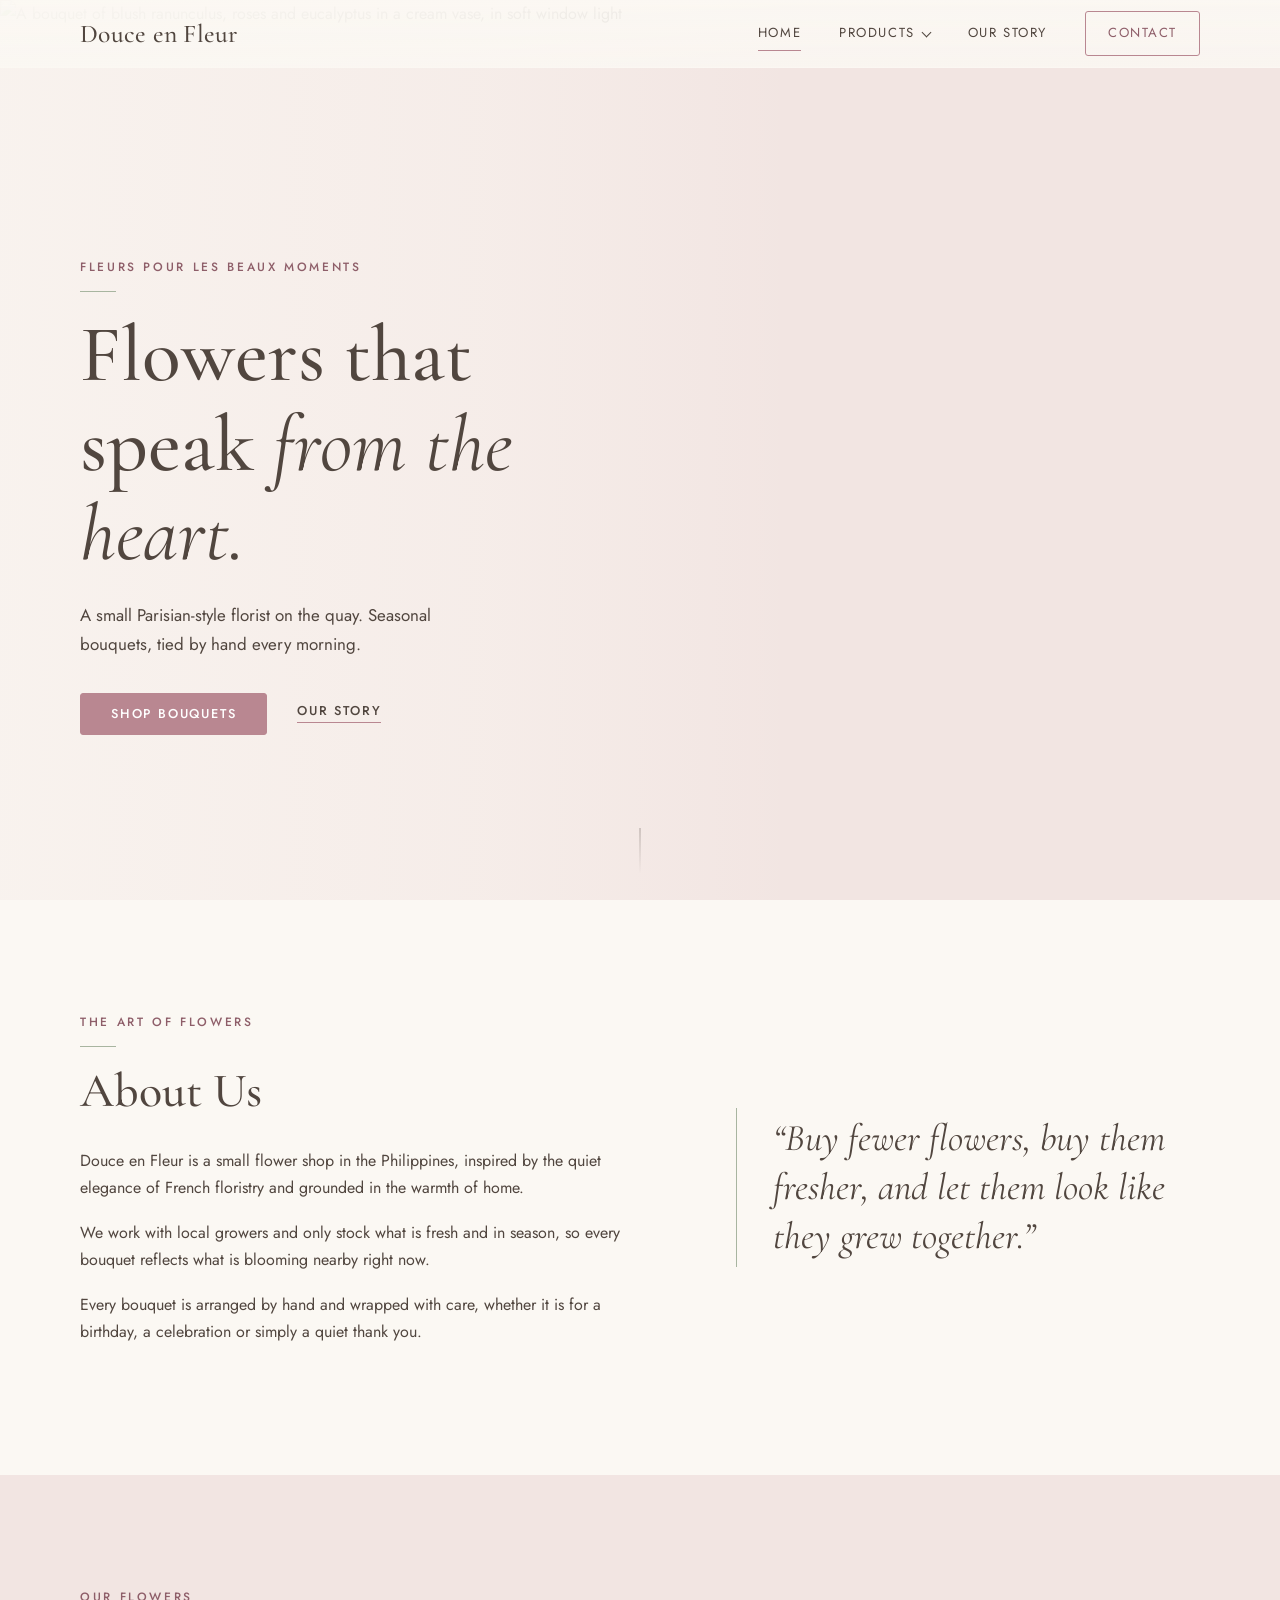
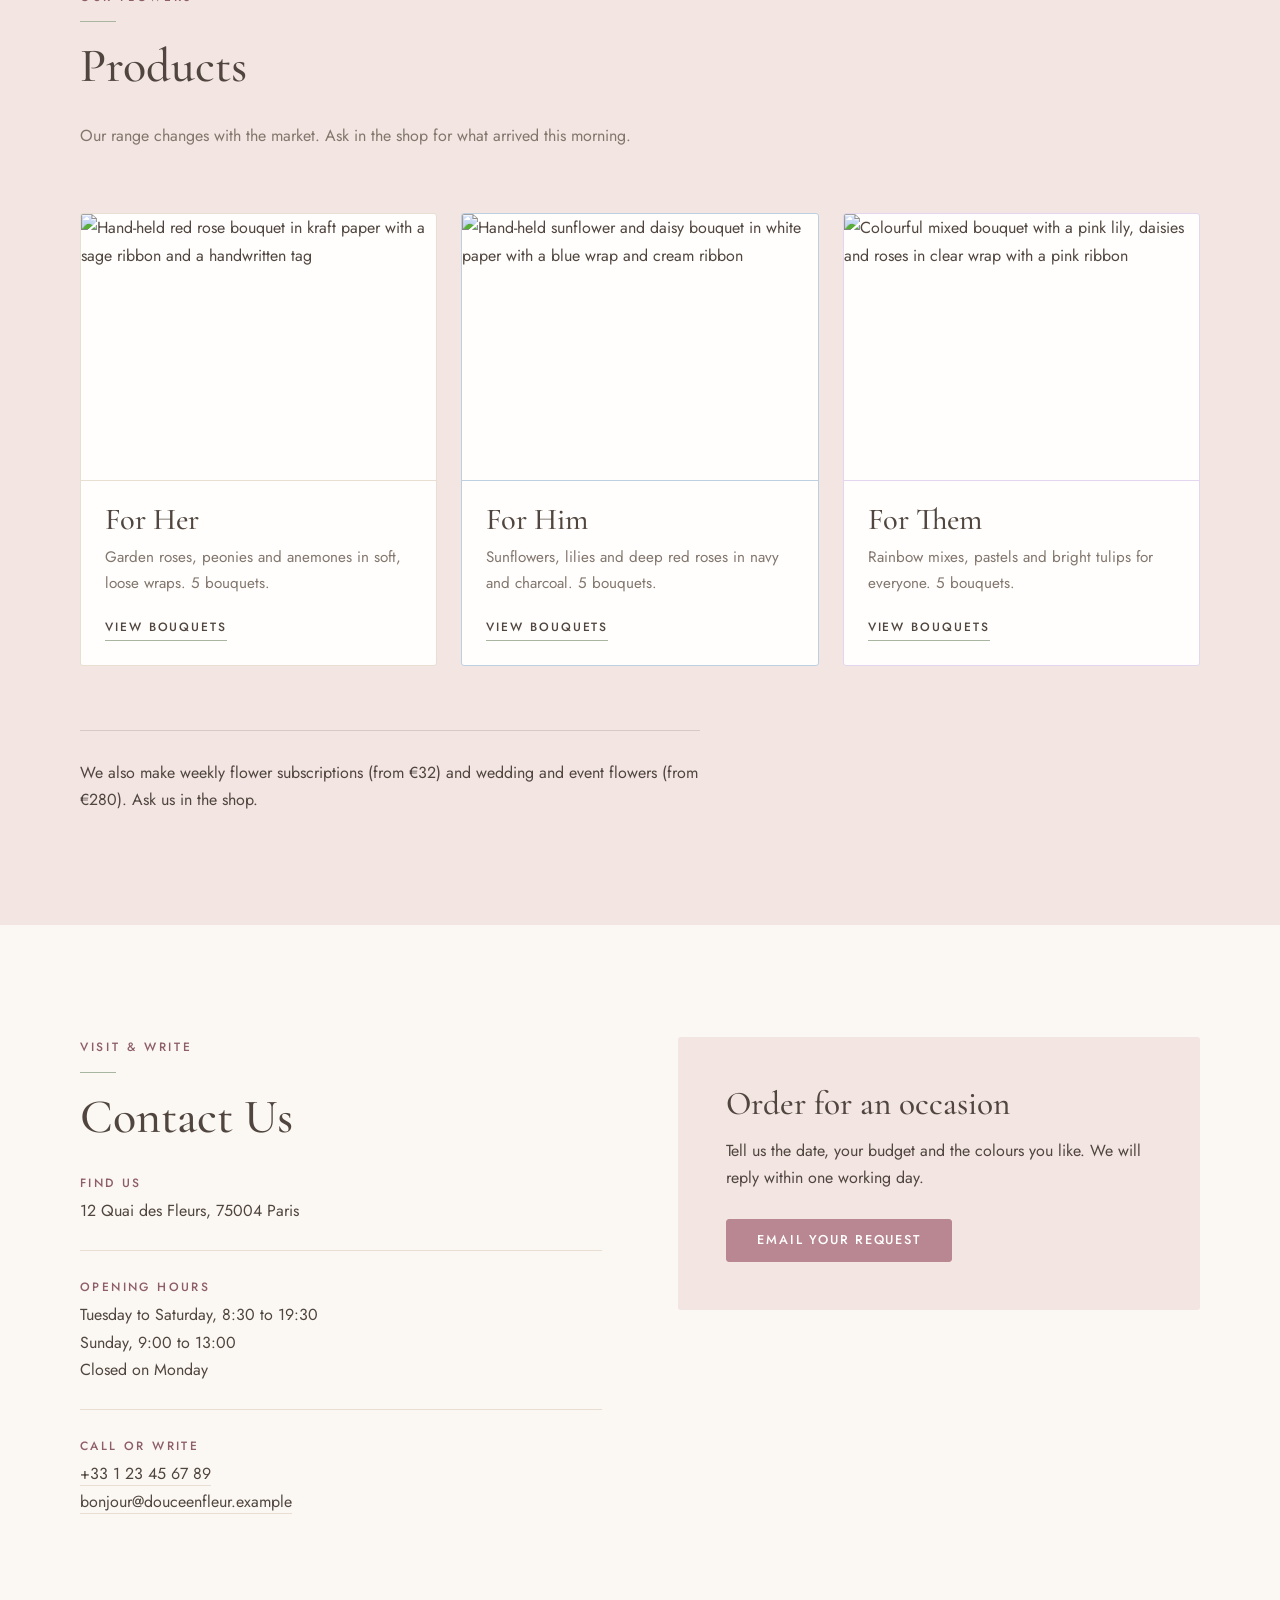
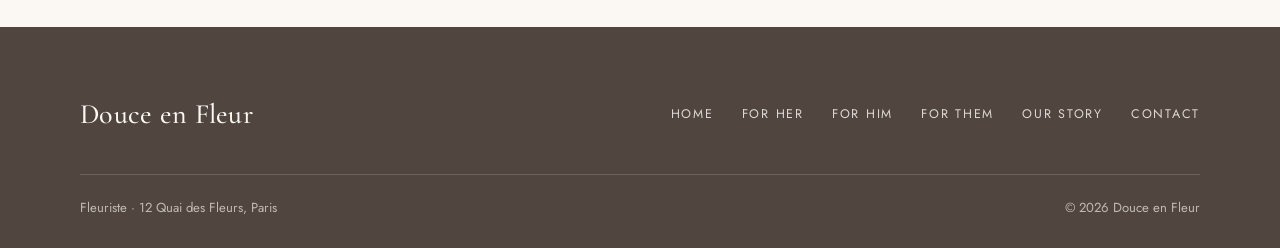
==== index.html @ 6b2533f0 "Add files via upload" ====
<!DOCTYPE html>
<html lang="en">
<head>
<meta charset="utf-8">
<meta name="viewport" content="width=device-width, initial-scale=1">
<title>Douce en Fleur — Fleuriste, Paris</title>
<meta name="description" content="Douce en Fleur is a small Parisian-style florist on the quay. Seasonal bouquets, tied by hand every morning.">
<meta name="color-scheme" content="light">
<link rel="preconnect" href="https://fonts.googleapis.com">
<link rel="preconnect" href="https://fonts.gstatic.com" crossorigin>
<link href="https://fonts.googleapis.com/css2?family=Cormorant+Garamond:ital,wght@0,400;0,500;0,600;1,400;1,500&family=Jost:wght@300;400;500&display=swap" rel="stylesheet">
<link rel="stylesheet" href="styles.css">
</head>
<body>
<header class="nav" id="top-nav">
  <div class="nav-inner">
    <a class="brand" href="#home">Douce en Fleur</a>
    <button class="nav-toggle" type="button" aria-label="Open menu" aria-expanded="false" aria-controls="site-menu"><span></span></button>
    <nav class="nav-links" id="site-menu" aria-label="Main">
      <a href="#home">Home</a>
      <div class="has-sub">
        <button class="sub-toggle" type="button" aria-expanded="false" aria-controls="products-menu">Products <span class="caret" aria-hidden="true"></span></button>
        <ul class="submenu" id="products-menu">
            <li><a href="for-her.html">For Her</a></li>
            <li><a href="for-him.html">For Him</a></li>
            <li><a href="for-them.html">For Them</a></li>
        </ul>
      </div>
      <a href="#about">Our Story</a>
      <a class="nav-cta" href="#contact">Contact</a>
    </nav>
  </div>
</header>

<main>
  <section class="hero" id="home" aria-labelledby="hero-title">
    <img class="hero-img" src="images/hero.jpg" width="1536" height="1024" fetchpriority="high" alt="A bouquet of blush ranunculus, roses and eucalyptus in a cream vase, in soft window light">
    <div class="hero-copy">
      <div class="wrap">
        <div>
          <span class="overline">Fleurs pour les beaux moments</span>
          <h1 id="hero-title">Flowers that speak <em>from the heart.</em></h1>
          <p class="lede">A small Parisian-style florist on the quay. Seasonal bouquets, tied by hand every morning.</p>
          <div class="hero-actions">
            <a class="btn" href="#products">Shop bouquets</a>
            <a class="btn btn--text" href="#about">Our story</a>
          </div>
        </div>
      </div>
    </div>
    <span class="scroll-cue" aria-hidden="true"></span>
  </section>

  <section class="about" id="about" aria-labelledby="about-title">
    <div class="wrap about-grid">
      <div class="about-text">
        <span class="overline">The art of flowers</span>
        <h2 id="about-title">About Us</h2>
        <p>Douce en Fleur is a small flower shop in the Philippines, inspired by the quiet elegance of French floristry and grounded in the warmth of home.</p>
        <p>We work with local growers and only stock what is fresh and in season, so every bouquet reflects what is blooming nearby right now.</p>
        <p>Every bouquet is arranged by hand and wrapped with care, whether it is for a birthday, a celebration or simply a quiet thank you.</p>
      </div>
      <blockquote class="pull">“Buy fewer flowers, buy them fresher, and let them look like they grew together.”</blockquote>
    </div>
  </section>

  <section class="products" id="products" aria-labelledby="products-title">
    <div class="wrap">
      <div class="section-head">
        <span class="overline">Our flowers</span>
        <h2 id="products-title">Products</h2>
        <p>Our range changes with the market. Ask in the shop for what arrived this morning.</p>
      </div>

      <div class="cat-grid">
        <a class="cat cat--her" href="for-her.html">
          <img src="images/rouge-velours.jpg" width="600" height="800" loading="lazy" alt="Hand-held red rose bouquet in kraft paper with a sage ribbon and a handwritten tag">
          <div class="cat-body">
            <h3>For Her</h3>
            <p>Garden roses, peonies and anemones in soft, loose wraps. 5 bouquets.</p>
            <span class="inquire">View bouquets</span>
          </div>
        </a>
        <a class="cat cat--him" href="for-him.html">
          <img src="images/tournesols-du-matin.jpg" width="600" height="750" loading="lazy" alt="Hand-held sunflower and daisy bouquet in white paper with a blue wrap and cream ribbon">
          <div class="cat-body">
            <h3>For Him</h3>
            <p>Sunflowers, lilies and deep red roses in navy and charcoal. 5 bouquets.</p>
            <span class="inquire">View bouquets</span>
          </div>
        </a>
        <a class="cat cat--them" href="for-them.html">
          <img src="images/jardin-arc-en-ciel.jpg" width="600" height="750" loading="lazy" alt="Colourful mixed bouquet with a pink lily, daisies and roses in clear wrap with a pink ribbon">
          <div class="cat-body">
            <h3>For Them</h3>
            <p>Rainbow mixes, pastels and bright tulips for everyone. 5 bouquets.</p>
            <span class="inquire">View bouquets</span>
          </div>
        </a>
      </div>

      <p class="more">We also make weekly flower subscriptions (from €32) and wedding and event flowers (from €280). Ask us in the shop.</p>
    </div>
  </section>

  <section class="contact" id="contact" aria-labelledby="contact-title">
    <div class="wrap contact-grid">
      <div>
        <span class="overline">Visit &amp; write</span>
        <h2 id="contact-title">Contact Us</h2>
        <dl>
          <dt>Find us</dt><dd>12 Quai des Fleurs, 75004 Paris</dd>
          <dt>Opening hours</dt><dd>Tuesday to Saturday, 8:30 to 19:30<br>Sunday, 9:00 to 13:00<br>Closed on Monday</dd>
          <dt>Call or write</dt><dd><a href="tel:+33123456789">+33 1 23 45 67 89</a><br><a href="mailto:bonjour@douceenfleur.example">bonjour@douceenfleur.example</a></dd>
        </dl>
      </div>
      <div class="note">
        <h3>Order for an occasion</h3>
        <p>Tell us the date, your budget and the colours you like. We will reply within one working day.</p>
        <a class="btn" href="mailto:bonjour@douceenfleur.example?subject=Flower%20order">Email your request</a>
      </div>
    </div>
  </section>
</main>

<footer class="site-footer">
  <div class="wrap">
    <div class="footer-top">
      <a class="brand" href="#home">Douce en Fleur</a>
      <nav class="footer-links" aria-label="Footer">
        <a href="#home">Home</a>
        <a href="for-her.html">For Her</a>
        <a href="for-him.html">For Him</a>
        <a href="for-them.html">For Them</a>
        <a href="#about">Our Story</a>
        <a href="#contact">Contact</a>
      </nav>
    </div>
    <div class="footer-bottom">
      <p>Fleuriste · 12 Quai des Fleurs, Paris</p>
      <p>© <span id="year">2026</span> Douce en Fleur</p>
    </div>
  </div>
</footer>

<script src="script.js"></script>
</body>
</html>
---- styles.css ----
:root{
  --ivory:#FBF8F3;
  --white:#FFFEFC;
  --blush:#F2E5E2;
  --rose:#B98791;
  --rose-deep:#8E5E69;   /* darker rose for small text/links on light backgrounds (contrast) */
  --sage:#A8B5A0;
  --charcoal:#51463F;
  --linen:#E8DED1;
  --taupe:#82766D;

  --serif:"Cormorant Garamond",Georgia,"Times New Roman",serif;
  --sans:"Jost",system-ui,-apple-system,"Segoe UI",sans-serif;

  --wrap:1120px;
  --gutter:clamp(20px,5vw,48px);
  --section:clamp(72px,10vw,112px);
  --nav-h:68px;
  --radius:3px;
  --ease:.25s ease;
  color-scheme:light;
}

*,*::before,*::after{box-sizing:border-box}
html{scroll-behavior:smooth;scroll-padding-top:calc(var(--nav-h) + 12px);-webkit-text-size-adjust:100%}
body{
  margin:0;background:var(--ivory);color:var(--charcoal);
  font-family:var(--sans);font-weight:400;font-size:1rem;line-height:1.7;
  overflow-x:hidden;-webkit-font-smoothing:antialiased;
}
img{display:block;max-width:100%}
a{color:inherit}
h1,h2,h3{font-family:var(--serif);font-weight:500;line-height:1.12;margin:0;color:var(--charcoal)}
p{margin:0 0 1.1em}
ul{list-style:none;margin:0;padding:0}

:focus-visible{outline:2px solid var(--rose-deep);outline-offset:3px;border-radius:2px}

.wrap{max-width:calc(var(--wrap) + var(--gutter)*2);margin:0 auto;padding:0 var(--gutter)}
.overline{
  display:block;margin:0 0 18px;font-size:.75rem;font-weight:500;
  letter-spacing:.22em;text-transform:uppercase;color:var(--rose-deep);
}
.overline::after{content:"";display:block;width:36px;height:1px;background:var(--sage);margin-top:14px}
h2{font-size:clamp(2.1rem,4.2vw,3rem);margin-bottom:28px}

/* Buttons */
.btn{
  display:inline-block;padding:14px 30px;border-radius:var(--radius);
  font:500 .8rem/1 var(--sans);letter-spacing:.14em;text-transform:uppercase;text-decoration:none;
  border:1px solid var(--rose);background:var(--rose);color:#fff;
  transition:background var(--ease),color var(--ease),border-color var(--ease);
}
.btn:hover{background:var(--rose-deep);border-color:var(--rose-deep)}
.btn--text{
  padding:0 0 4px;border:0;border-bottom:1px solid var(--rose);background:none;color:var(--charcoal);border-radius:0;
}
.btn--text:hover{background:none;color:var(--rose-deep);border-color:var(--rose-deep)}

/* Navigation */
.nav{
  position:fixed;inset:0 0 auto 0;z-index:50;height:var(--nav-h);
  background:linear-gradient(to bottom,rgba(251,248,243,.94),rgba(251,248,243,.82));
  border-bottom:1px solid transparent;
  transition:background var(--ease),border-color var(--ease),box-shadow var(--ease);
}
.nav.is-scrolled,.nav.is-open{
  background:var(--ivory);border-bottom-color:var(--linen);box-shadow:0 1px 14px rgba(81,70,63,.06);
}
.nav-inner{
  max-width:calc(var(--wrap) + var(--gutter)*2);height:100%;margin:0 auto;padding:0 var(--gutter);
  display:flex;align-items:center;justify-content:space-between;
}
.brand{font-family:var(--serif);font-size:1.6rem;font-weight:500;letter-spacing:.01em;text-decoration:none;white-space:nowrap}
.nav-links{display:flex;align-items:center;gap:clamp(20px,3vw,38px)}
.nav-links a{
  position:relative;display:inline-block;padding:6px 0;text-decoration:none;
  font-size:.82rem;font-weight:400;letter-spacing:.12em;text-transform:uppercase;color:var(--charcoal);
}
.nav-links a:not(.nav-cta)::after{
  content:"";position:absolute;left:0;right:0;bottom:0;height:1px;background:var(--rose);
  transform:scaleX(0);transform-origin:left;transition:transform var(--ease);
}
.nav-links a:not(.nav-cta):hover::after,
.nav-links a[aria-current="true"]:not(.nav-cta)::after{transform:scaleX(1)}
.nav-links a.nav-cta{
  padding:10px 22px;border:1px solid var(--rose);border-radius:var(--radius);color:var(--rose-deep);
  transition:background var(--ease),color var(--ease);
}
.nav-links a.nav-cta:hover,.nav-links a.nav-cta[aria-current="true"]{background:var(--rose);color:#fff}

.nav-toggle{
  display:none;width:44px;height:44px;margin-right:-10px;padding:0;
  background:none;border:0;cursor:pointer;color:var(--charcoal);
}
.nav-toggle span,.nav-toggle span::before,.nav-toggle span::after{
  display:block;width:22px;height:1.5px;background:currentColor;margin:0 auto;position:relative;
  transition:transform var(--ease),background var(--ease);
}
.nav-toggle span::before,.nav-toggle span::after{content:"";position:absolute;left:0}
.nav-toggle span::before{top:-7px}
.nav-toggle span::after{top:7px}
.nav-toggle[aria-expanded="true"] span{background:transparent}
.nav-toggle[aria-expanded="true"] span::before{transform:translateY(7px) rotate(45deg)}
.nav-toggle[aria-expanded="true"] span::after{transform:translateY(-7px) rotate(-45deg)}

/* Hero */
.hero{position:relative;min-height:100vh;min-height:100svh;display:flex;align-items:center;overflow:hidden;background:var(--blush)}
.hero-img{position:absolute;inset:0;width:100%;height:100%;object-fit:cover;object-position:50% 50%}
.hero::before{
  content:"";position:absolute;inset:0;z-index:1;
  background:linear-gradient(90deg,rgba(251,248,243,.7) 0%,rgba(251,248,243,.4) 38%,rgba(251,248,243,0) 62%);
}
.hero-copy{position:relative;z-index:2;width:100%;padding-top:calc(var(--nav-h) + 24px)}
.hero-copy .wrap>div{max-width:520px}
.hero h1{font-size:clamp(2.9rem,6.4vw,5rem);font-weight:500;margin-bottom:22px}
.hero h1 em{font-style:italic;font-weight:400}
.hero p.lede{font-size:1.06rem;max-width:42ch;margin-bottom:34px}
.hero-actions{display:flex;flex-wrap:wrap;align-items:center;gap:20px 30px}
.scroll-cue{
  position:absolute;z-index:2;left:50%;bottom:26px;transform:translateX(-50%);
  width:1px;height:46px;background:linear-gradient(var(--charcoal),transparent);opacity:.45;
}

/* About */
.about{padding:var(--section) 0;background:var(--ivory)}
.about-grid{display:grid;grid-template-columns:1.1fr .9fr;gap:clamp(40px,7vw,96px);align-items:center}
.about-text p{max-width:56ch}
.pull{
  margin:0;padding:6px 0 6px clamp(22px,3vw,36px);border-left:1px solid var(--sage);
  font-family:var(--serif);font-style:italic;font-weight:400;
  font-size:clamp(1.7rem,3vw,2.35rem);line-height:1.3;color:var(--charcoal);
}

/* Products */
.products{padding:var(--section) 0;background:var(--blush)}
.section-head{max-width:600px;margin-bottom:clamp(40px,6vw,64px)}
.section-head p{color:var(--taupe);margin:0}
.group{margin-top:clamp(40px,5vw,60px)}
.group:first-of-type{margin-top:0}
.group-title{
  display:flex;align-items:center;gap:20px;margin-bottom:24px;
  font-size:1.05rem;font-family:var(--sans);font-weight:500;letter-spacing:.2em;text-transform:uppercase;color:var(--taupe);
}
.group-title::after{content:"";flex:1;height:1px;background:var(--linen);background:rgba(130,118,109,.25)}
.card-grid{display:grid;grid-template-columns:repeat(3,1fr);gap:24px}
.card{
  display:flex;flex-direction:column;padding:28px 26px 24px;
  background:var(--white);border:1px solid var(--linen);border-radius:var(--radius);
  transition:border-color var(--ease),transform var(--ease);
}
.card:hover{border-color:var(--rose);transform:translateY(-2px)}
.card--photo{padding:0;overflow:hidden}
.card--photo img{width:100%;height:auto;aspect-ratio:4/5;object-fit:cover;border-bottom:1px solid var(--linen)}
.card-body{display:flex;flex-direction:column;flex:1;padding:22px 24px 24px}
.gallery{grid-template-columns:repeat(6,1fr)}
.gallery .card{grid-column:span 2}
.gallery .card:nth-child(4){grid-column:2 / span 2}
.card-top{display:flex;justify-content:space-between;align-items:baseline;gap:16px;margin-bottom:10px}
.card h4{margin:0;font-family:var(--serif);font-size:1.5rem;font-weight:500;line-height:1.2}
.price{font-family:var(--serif);font-size:1.35rem;font-weight:500;color:var(--rose-deep);white-space:nowrap}
.card p{flex:1;margin:0 0 20px;font-size:.95rem;color:var(--taupe)}
.inquire{
  align-self:flex-start;padding-bottom:3px;border-bottom:1px solid var(--sage);
  font-size:.75rem;font-weight:500;letter-spacing:.16em;text-transform:uppercase;text-decoration:none;color:var(--charcoal);
  transition:color var(--ease),border-color var(--ease);
}
.inquire:hover{color:var(--rose-deep);border-color:var(--rose-deep)}
.more{margin:clamp(40px,5vw,64px) 0 0;padding-top:28px;border-top:1px solid rgba(130,118,109,.25);max-width:62ch}


/* Contact */
.contact{padding:var(--section) 0;background:var(--ivory)}
.contact-grid{display:grid;grid-template-columns:1fr 1fr;gap:clamp(40px,6vw,88px);align-items:start}
dl{margin:0}
dt{margin:0 0 4px;font-size:.75rem;font-weight:500;letter-spacing:.2em;text-transform:uppercase;color:var(--rose-deep)}
dd{margin:0 0 26px;padding-bottom:26px;border-bottom:1px solid var(--linen)}
dd:last-child{margin-bottom:0;padding-bottom:0;border-bottom:0}
dd a{text-decoration:none;border-bottom:1px solid var(--linen);transition:border-color var(--ease),color var(--ease)}
dd a:hover{color:var(--rose-deep);border-color:var(--rose)}
.note{padding:clamp(28px,4vw,48px);background:var(--blush);border-radius:var(--radius)}
.note h3{font-size:clamp(1.7rem,2.6vw,2.1rem);margin-bottom:14px}
.note p{margin-bottom:28px}

/* Footer */
.site-footer{background:var(--charcoal);color:var(--ivory);padding:clamp(44px,6vw,64px) 0 28px}
.footer-top{display:flex;flex-wrap:wrap;justify-content:space-between;align-items:center;gap:24px}
.site-footer .brand{font-size:1.75rem;color:var(--ivory)}
.footer-links{display:flex;flex-wrap:wrap;gap:8px 28px}
.footer-links a{
  font-size:.78rem;letter-spacing:.14em;text-transform:uppercase;text-decoration:none;color:rgba(251,248,243,.82);
  transition:color var(--ease);
}
.footer-links a:hover{color:var(--sage)}
.footer-bottom{
  display:flex;flex-wrap:wrap;justify-content:space-between;gap:8px 24px;margin-top:36px;padding-top:22px;
  border-top:1px solid rgba(251,248,243,.16);font-size:.82rem;color:rgba(251,248,243,.65)
}
.footer-bottom p{margin:0}
.site-footer :focus-visible{outline-color:var(--sage)}

/* Responsive */
@media (max-width:1024px){
  .card-grid,.gallery{grid-template-columns:repeat(2,1fr)}
  .gallery .card,.gallery .card:nth-child(4){grid-column:auto}
}
@media (max-width:860px){
  :root{--nav-h:60px}
  .nav-toggle{display:block}
  .nav-links{
    position:absolute;top:100%;left:0;right:0;flex-direction:column;align-items:stretch;gap:0;
    padding:8px var(--gutter) 22px;background:var(--ivory);border-bottom:1px solid var(--linen);
    box-shadow:0 12px 24px rgba(81,70,63,.08);
    max-height:calc(100vh - var(--nav-h));max-height:calc(100dvh - var(--nav-h));overflow-y:auto;
    visibility:hidden;opacity:0;transform:translateY(-6px);
    transition:opacity var(--ease),transform var(--ease),visibility 0s linear .25s;
  }
  .nav.is-open .nav-links{visibility:visible;opacity:1;transform:none;transition-delay:0s}
  .nav-links a{padding:16px 0;border-bottom:1px solid var(--linen);font-size:.85rem}
  .nav-links a:not(.nav-cta)::after{display:none}
  .nav-links a[aria-current="true"]:not(.nav-cta){color:var(--rose-deep)}
  .nav-links a.nav-cta{margin-top:18px;padding:14px 22px;text-align:center}
  .about-grid,.contact-grid{grid-template-columns:1fr}
  .pull{margin-top:8px}
}
@media (max-width:640px){
  .card-grid,.gallery{grid-template-columns:1fr}
  .hero{align-items:flex-end}
  .hero-img{object-position:72% 50%}
  .hero::before{background:linear-gradient(0deg,rgba(251,248,243,.94) 0%,rgba(251,248,243,.82) 48%,rgba(251,248,243,0) 85%)}
  .hero-copy{padding-bottom:48px}
  .hero h1{font-size:2.5rem;margin-bottom:16px}
  .hero p.lede{margin-bottom:26px}
  .hero .overline{margin-bottom:12px}
  .scroll-cue{display:none}
  .footer-top,.footer-bottom{flex-direction:column;align-items:flex-start}
}

@media (prefers-reduced-motion:reduce){
  html{scroll-behavior:auto}
  *,*::before,*::after{transition-duration:.01ms!important;animation-duration:.01ms!important}
  .card:hover{transform:none}
}

/* ---------- Multi-page additions ---------- */
/* Products dropdown */
.has-sub{position:relative}
.sub-toggle{
  position:relative;display:inline-flex;align-items:center;gap:8px;padding:6px 0;margin:0;background:none;border:0;cursor:pointer;
  font:400 .82rem/inherit var(--sans);font-size:.82rem;letter-spacing:.12em;text-transform:uppercase;color:var(--charcoal);
}
.sub-toggle::before{
  content:"";position:absolute;left:0;right:18px;bottom:0;height:1px;background:var(--rose);
  transform:scaleX(0);transform-origin:left;transition:transform var(--ease);
}
.sub-toggle:hover::before,.sub-toggle[aria-current]::before{transform:scaleX(1)}
.sub-toggle .caret{
  width:7px;height:7px;margin-top:-3px;border-right:1.5px solid currentColor;border-bottom:1.5px solid currentColor;
  transform:rotate(45deg);transition:transform var(--ease);
}
.sub-toggle[aria-expanded="true"] .caret{transform:rotate(225deg);margin-top:3px}
.submenu{
  position:absolute;top:calc(100% + 14px);left:-22px;min-width:190px;padding:10px 22px;
  background:var(--ivory);border:1px solid var(--linen);border-radius:var(--radius);box-shadow:0 12px 28px rgba(81,70,63,.1);
  visibility:hidden;opacity:0;transform:translateY(-6px);
  transition:opacity var(--ease),transform var(--ease),visibility 0s linear .25s;
}
.has-sub.is-open .submenu{visibility:visible;opacity:1;transform:none;transition-delay:0s}
.submenu a{display:block;padding:11px 0;white-space:nowrap}
.submenu li+li a{border-top:1px solid var(--linen)}
.submenu a::after{display:none!important}
.submenu a:hover,.submenu a[aria-current]{color:var(--rose-deep)}

/* Home: category tiles */
.cat-grid{display:grid;grid-template-columns:repeat(3,1fr);gap:24px}
.cat{
  display:flex;flex-direction:column;text-decoration:none;overflow:hidden;
  background:var(--white);border:1px solid var(--linen);border-radius:var(--radius);
  transition:border-color var(--ease),transform var(--ease);
}
.cat:hover{border-color:var(--rose);transform:translateY(-2px)}
.cat img{width:100%;height:auto;aspect-ratio:4/3;object-fit:cover;border-bottom:1px solid var(--linen)}
.cat-body{display:flex;flex-direction:column;flex:1;padding:22px 24px 24px}
.cat h3{font-size:1.9rem;margin-bottom:8px}
.cat p{flex:1;margin:0 0 20px;font-size:.95rem;color:var(--taupe)}
.cat .inquire{align-self:flex-start}
.cat:hover .inquire{color:var(--rose-deep);border-color:var(--rose-deep)}
.cat--him{border-color:#BCD0E2}.cat--him:hover{border-color:#5E85AB}.cat--him img{border-bottom-color:#BCD0E2}
.cat--them{border-color:#E3D6EE}.cat--them:hover{border-color:#9B7FC0}.cat--them img{border-bottom-color:#E3D6EE}

/* Category pages */
.page{padding:calc(var(--nav-h) + var(--section) * .55) 0 var(--section);background:var(--blush);min-height:80vh}
.page h1{font-size:clamp(2.6rem,5.2vw,4rem);margin-bottom:20px}
.page .section-head{margin-bottom:clamp(32px,5vw,52px)}
.crumbs{margin:0 0 26px;font-size:.78rem;letter-spacing:.14em;text-transform:uppercase;color:var(--taupe)}
.crumbs a{text-decoration:none;border-bottom:1px solid transparent;transition:color var(--ease),border-color var(--ease)}
.crumbs a:hover{color:var(--rose-deep);border-color:var(--rose-deep)}
.crumbs span{margin:0 8px}
.page .gallery--4 .card:nth-child(4){grid-column:3 / span 2}
.page .more{max-width:none}
.siblings{display:flex;flex-wrap:wrap;align-items:center;gap:10px 28px;margin-top:22px}
.siblings span{font-size:.75rem;font-weight:500;letter-spacing:.2em;text-transform:uppercase;color:var(--taupe)}

/* Page themes */
.theme-him{background:#D9E6F2}
.theme-him .overline{color:#3F5C78}
.theme-him .card{border-color:#BCD0E2}
.theme-him .card:hover{border-color:#5E85AB}
.theme-him .card--photo img{border-bottom-color:#BCD0E2}
.theme-him .price{color:#2F4B68}
.theme-him .inquire{border-bottom-color:#7FA2C4}
.theme-him .inquire:hover,.theme-him .crumbs a:hover{color:#2F4B68;border-color:#2F4B68}
.theme-him .more{border-top-color:rgba(63,92,120,.3)}

.theme-them{background:linear-gradient(115deg,#FADADD 0%,#FDE8C8 18%,#FFF6C9 34%,#D7F0D9 50%,#CFEAF7 66%,#DCD3F5 84%,#F5D3EC 100%)}
.theme-them .overline{color:#5B4A72}
.theme-them .card{border-color:#E3D6EE;background:rgba(255,255,255,.92)}
.theme-them .card:hover{border-color:#9B7FC0}
.theme-them .card--photo img{border-bottom-color:#E3D6EE}
.theme-them .price{color:#6B4A8E}
.theme-them .inquire{border-bottom-color:#B79BD6}
.theme-them .inquire:hover,.theme-them .crumbs a:hover{color:#6B4A8E;border-color:#6B4A8E}
.theme-them .more{border-top-color:rgba(91,74,114,.3)}

@media (max-width:1024px){
  .cat-grid{grid-template-columns:repeat(2,1fr)}
  .page .gallery--4 .card:nth-child(4){grid-column:auto}
}
@media (max-width:860px){
  .has-sub{border-bottom:1px solid var(--linen)}
  .sub-toggle{width:100%;justify-content:space-between;padding:16px 0;font-size:.85rem}
  .sub-toggle::before{display:none}
  .sub-toggle[aria-current]{color:var(--rose-deep)}
  .submenu{
    position:static;min-width:0;padding:0 0 8px 16px;border:0;box-shadow:none;background:none;
    display:none;visibility:visible;opacity:1;transform:none;
  }
  .has-sub.is-open .submenu{display:block}
  .submenu a{padding:13px 0;border-bottom:0!important;border-top:0}
  .submenu li+li a{border-top:1px solid var(--linen)}
  .nav-links .has-sub .submenu a{border-bottom:0}
}
@media (max-width:640px){
  .cat-grid{grid-template-columns:1fr}
}

/* Flower cursor (mouse only; touch devices ignore it) */
@media (hover:hover) and (pointer:fine){
  html,body{cursor:url("data:image/svg+xml,%3Csvg xmlns=%22http://www.w3.org/2000/svg%22 width=%2232%22 height=%2232%22 viewBox=%220 0 32 32%22%3E%3Cellipse cx=%2216%22 cy=%229%22 rx=%224.2%22 ry=%226.2%22 fill=%22%23F2C9D0%22 fill-opacity=%22.92%22 stroke=%22%238E5E69%22 stroke-width=%22.8%22 transform=%22rotate(0 16 16)%22/%3E%3Cellipse cx=%2216%22 cy=%229%22 rx=%224.2%22 ry=%226.2%22 fill=%22%23F2C9D0%22 fill-opacity=%22.92%22 stroke=%22%238E5E69%22 stroke-width=%22.8%22 transform=%22rotate(72 16 16)%22/%3E%3Cellipse cx=%2216%22 cy=%229%22 rx=%224.2%22 ry=%226.2%22 fill=%22%23F2C9D0%22 fill-opacity=%22.92%22 stroke=%22%238E5E69%22 stroke-width=%22.8%22 transform=%22rotate(144 16 16)%22/%3E%3Cellipse cx=%2216%22 cy=%229%22 rx=%224.2%22 ry=%226.2%22 fill=%22%23F2C9D0%22 fill-opacity=%22.92%22 stroke=%22%238E5E69%22 stroke-width=%22.8%22 transform=%22rotate(216 16 16)%22/%3E%3Cellipse cx=%2216%22 cy=%229%22 rx=%224.2%22 ry=%226.2%22 fill=%22%23F2C9D0%22 fill-opacity=%22.92%22 stroke=%22%238E5E69%22 stroke-width=%22.8%22 transform=%22rotate(288 16 16)%22/%3E%3Ccircle cx=%2216%22 cy=%2216%22 r=%223.2%22 fill=%22%23F5E6A8%22 stroke=%22%238E5E69%22 stroke-width=%22.8%22/%3E%3C/svg%3E") 16 16,auto}
  a,button,.btn,.card,.cat,summary,[role="button"]{cursor:url("data:image/svg+xml,%3Csvg xmlns=%22http://www.w3.org/2000/svg%22 width=%2232%22 height=%2232%22 viewBox=%220 0 32 32%22%3E%3Cellipse cx=%2216%22 cy=%229%22 rx=%224.2%22 ry=%226.2%22 fill=%22%23D98B9B%22 fill-opacity=%22.92%22 stroke=%22%238E5E69%22 stroke-width=%22.8%22 transform=%22rotate(0 16 16)%22/%3E%3Cellipse cx=%2216%22 cy=%229%22 rx=%224.2%22 ry=%226.2%22 fill=%22%23D98B9B%22 fill-opacity=%22.92%22 stroke=%22%238E5E69%22 stroke-width=%22.8%22 transform=%22rotate(72 16 16)%22/%3E%3Cellipse cx=%2216%22 cy=%229%22 rx=%224.2%22 ry=%226.2%22 fill=%22%23D98B9B%22 fill-opacity=%22.92%22 stroke=%22%238E5E69%22 stroke-width=%22.8%22 transform=%22rotate(144 16 16)%22/%3E%3Cellipse cx=%2216%22 cy=%229%22 rx=%224.2%22 ry=%226.2%22 fill=%22%23D98B9B%22 fill-opacity=%22.92%22 stroke=%22%238E5E69%22 stroke-width=%22.8%22 transform=%22rotate(216 16 16)%22/%3E%3Cellipse cx=%2216%22 cy=%229%22 rx=%224.2%22 ry=%226.2%22 fill=%22%23D98B9B%22 fill-opacity=%22.92%22 stroke=%22%238E5E69%22 stroke-width=%22.8%22 transform=%22rotate(288 16 16)%22/%3E%3Ccircle cx=%2216%22 cy=%2216%22 r=%224.2%22 fill=%22%23FFF2B8%22 stroke=%22%238E5E69%22 stroke-width=%22.8%22/%3E%3C/svg%3E") 16 16,pointer}
}
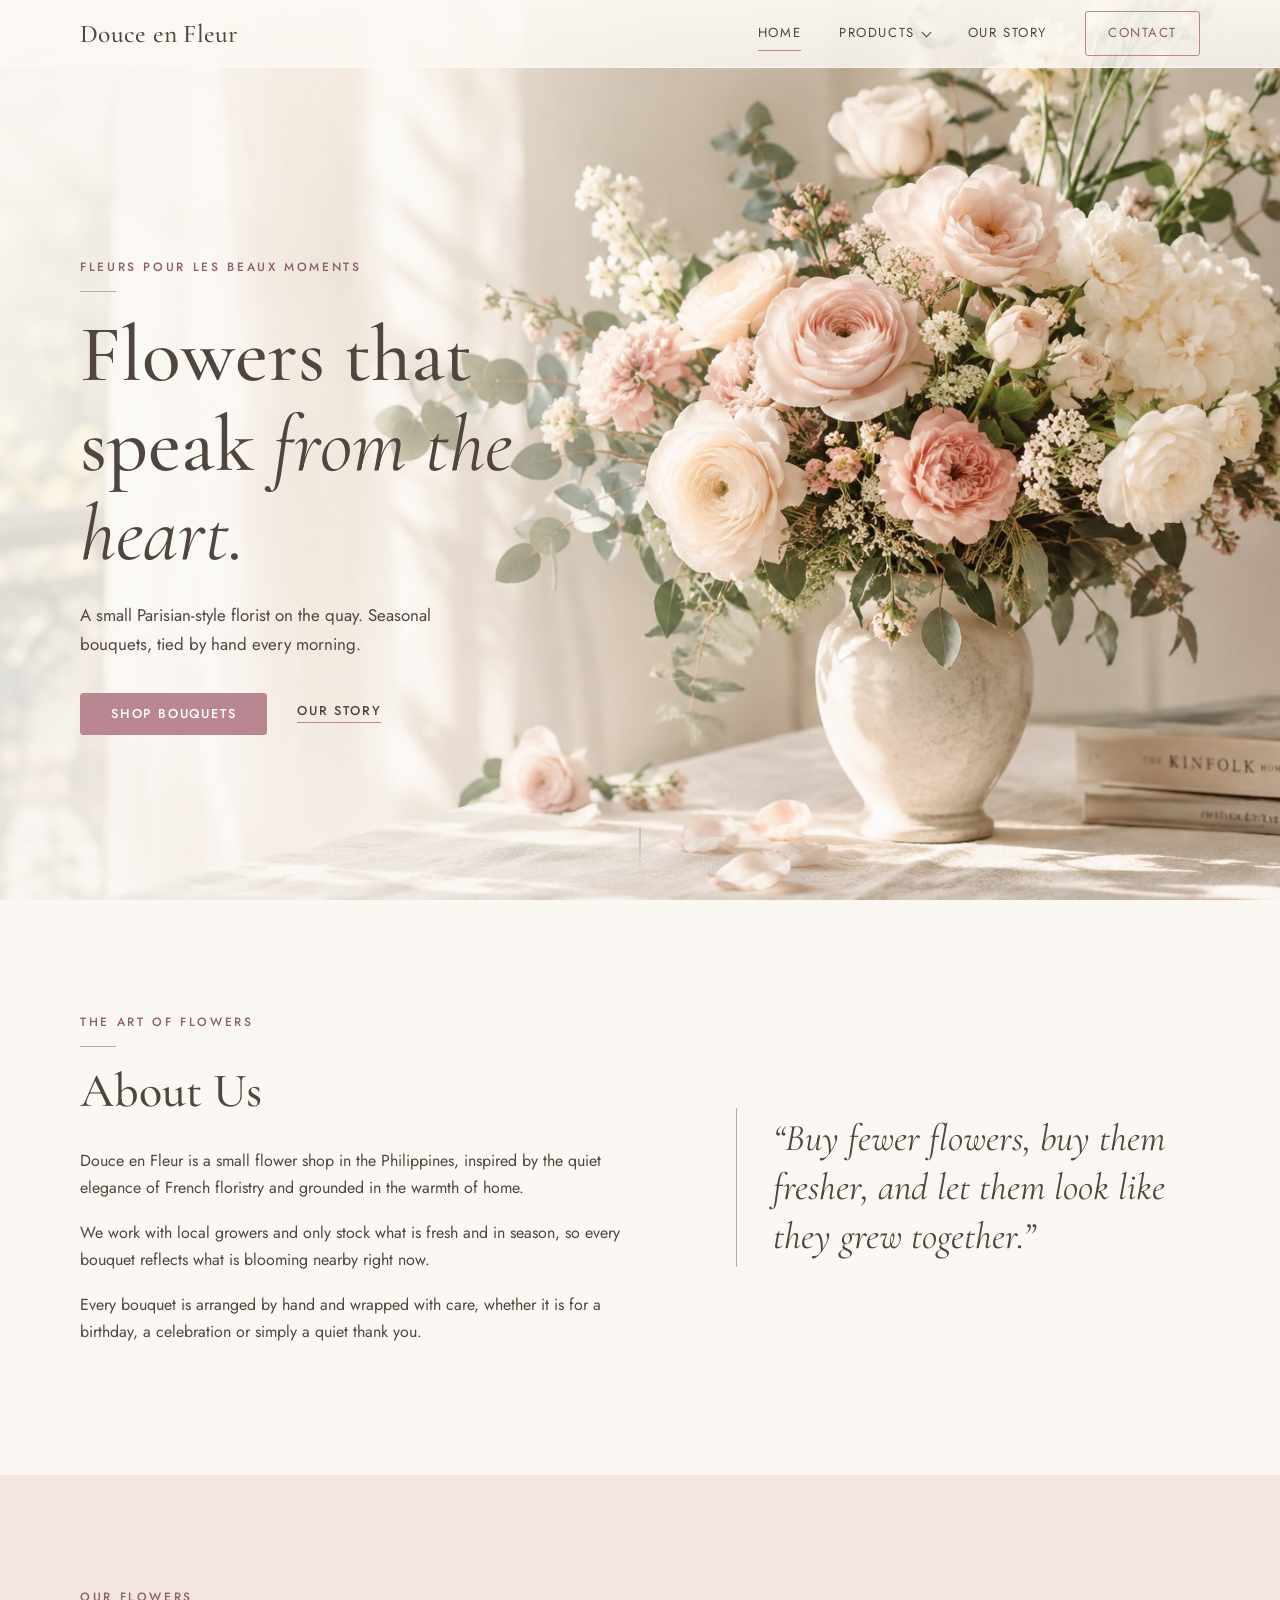
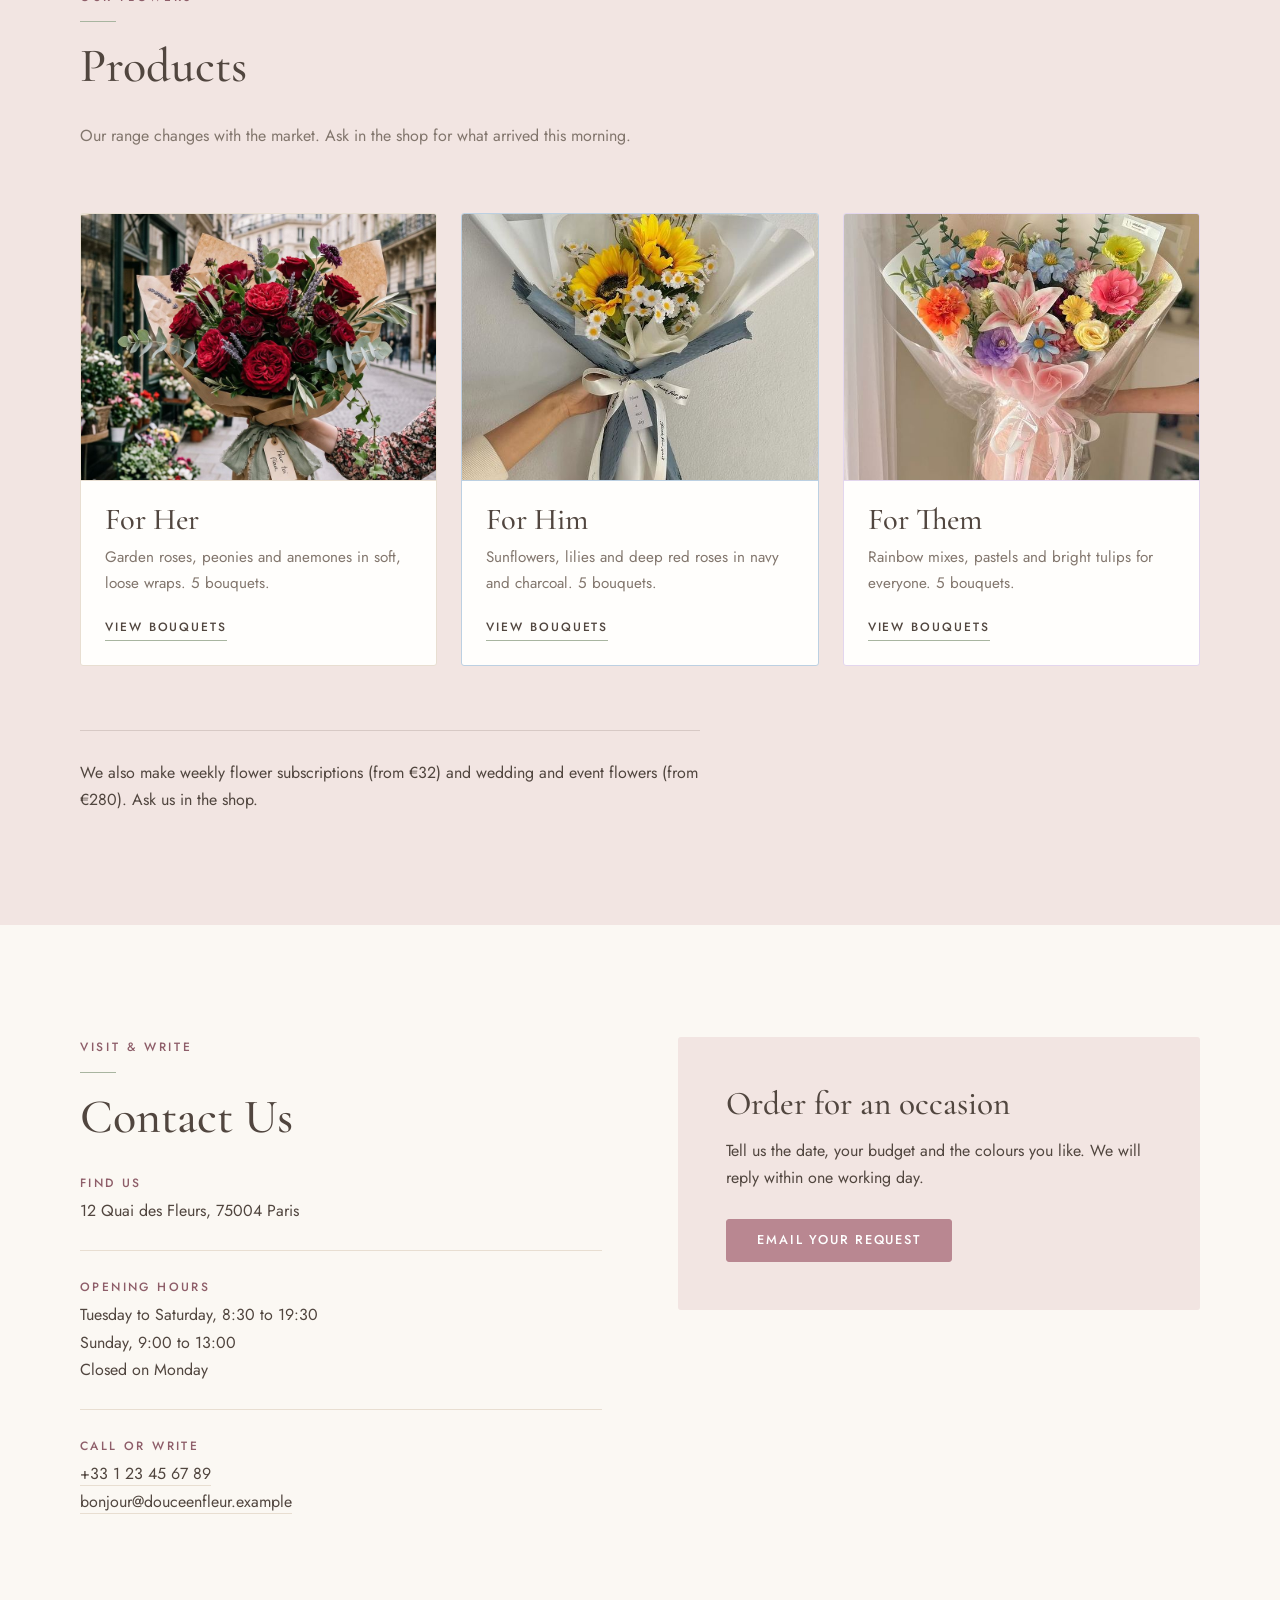
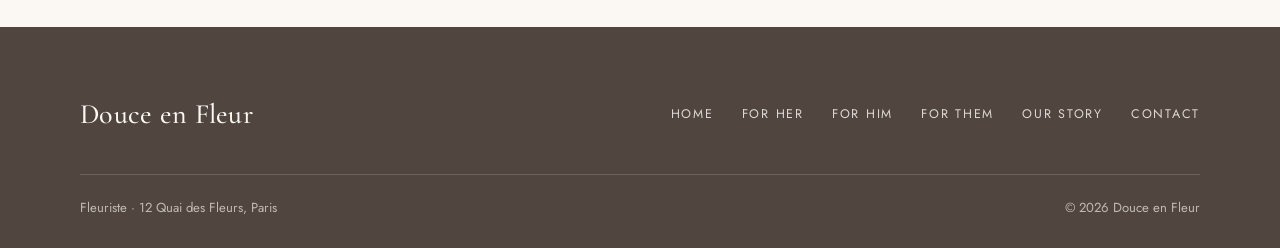
==== commit 9595386e: "Update index.html" ====
--- a/index.html
+++ b/index.html
@@ -10,6 +10,9 @@
 <link rel="preconnect" href="https://fonts.gstatic.com" crossorigin>
 <link href="https://fonts.googleapis.com/css2?family=Cormorant+Garamond:ital,wght@0,400;0,500;0,600;1,400;1,500&family=Jost:wght@300;400;500&display=swap" rel="stylesheet">
 <link rel="stylesheet" href="styles.css">
+<!-- Cute Spinning Flower Pink - https://www.cursors-4u.com/cursor/cute-spinning-flower-pink -->
+<link rel="stylesheet" href="https://cdn.cursors-4u.net/cursors/animated/cute-spinning-flower-pink-629aca61-32.css">
+<!-- End Cursors-4U Code -->
 </head>
 <body>
 <header class="nav" id="top-nav">
--- a/styles.css
+++ b/styles.css
@@ -344,8 +344,17 @@
   .cat-grid{grid-template-columns:1fr}
 }
 
-/* Flower cursor (mouse only; touch devices ignore it) */
-@media (hover:hover) and (pointer:fine){
-  html,body{cursor:url("data:image/svg+xml,%3Csvg xmlns=%22http://www.w3.org/2000/svg%22 width=%2232%22 height=%2232%22 viewBox=%220 0 32 32%22%3E%3Cellipse cx=%2216%22 cy=%229%22 rx=%224.2%22 ry=%226.2%22 fill=%22%23F2C9D0%22 fill-opacity=%22.92%22 stroke=%22%238E5E69%22 stroke-width=%22.8%22 transform=%22rotate(0 16 16)%22/%3E%3Cellipse cx=%2216%22 cy=%229%22 rx=%224.2%22 ry=%226.2%22 fill=%22%23F2C9D0%22 fill-opacity=%22.92%22 stroke=%22%238E5E69%22 stroke-width=%22.8%22 transform=%22rotate(72 16 16)%22/%3E%3Cellipse cx=%2216%22 cy=%229%22 rx=%224.2%22 ry=%226.2%22 fill=%22%23F2C9D0%22 fill-opacity=%22.92%22 stroke=%22%238E5E69%22 stroke-width=%22.8%22 transform=%22rotate(144 16 16)%22/%3E%3Cellipse cx=%2216%22 cy=%229%22 rx=%224.2%22 ry=%226.2%22 fill=%22%23F2C9D0%22 fill-opacity=%22.92%22 stroke=%22%238E5E69%22 stroke-width=%22.8%22 transform=%22rotate(216 16 16)%22/%3E%3Cellipse cx=%2216%22 cy=%229%22 rx=%224.2%22 ry=%226.2%22 fill=%22%23F2C9D0%22 fill-opacity=%22.92%22 stroke=%22%238E5E69%22 stroke-width=%22.8%22 transform=%22rotate(288 16 16)%22/%3E%3Ccircle cx=%2216%22 cy=%2216%22 r=%223.2%22 fill=%22%23F5E6A8%22 stroke=%22%238E5E69%22 stroke-width=%22.8%22/%3E%3C/svg%3E") 16 16,auto}
-  a,button,.btn,.card,.cat,summary,[role="button"]{cursor:url("data:image/svg+xml,%3Csvg xmlns=%22http://www.w3.org/2000/svg%22 width=%2232%22 height=%2232%22 viewBox=%220 0 32 32%22%3E%3Cellipse cx=%2216%22 cy=%229%22 rx=%224.2%22 ry=%226.2%22 fill=%22%23D98B9B%22 fill-opacity=%22.92%22 stroke=%22%238E5E69%22 stroke-width=%22.8%22 transform=%22rotate(0 16 16)%22/%3E%3Cellipse cx=%2216%22 cy=%229%22 rx=%224.2%22 ry=%226.2%22 fill=%22%23D98B9B%22 fill-opacity=%22.92%22 stroke=%22%238E5E69%22 stroke-width=%22.8%22 transform=%22rotate(72 16 16)%22/%3E%3Cellipse cx=%2216%22 cy=%229%22 rx=%224.2%22 ry=%226.2%22 fill=%22%23D98B9B%22 fill-opacity=%22.92%22 stroke=%22%238E5E69%22 stroke-width=%22.8%22 transform=%22rotate(144 16 16)%22/%3E%3Cellipse cx=%2216%22 cy=%229%22 rx=%224.2%22 ry=%226.2%22 fill=%22%23D98B9B%22 fill-opacity=%22.92%22 stroke=%22%238E5E69%22 stroke-width=%22.8%22 transform=%22rotate(216 16 16)%22/%3E%3Cellipse cx=%2216%22 cy=%229%22 rx=%224.2%22 ry=%226.2%22 fill=%22%23D98B9B%22 fill-opacity=%22.92%22 stroke=%22%238E5E69%22 stroke-width=%22.8%22 transform=%22rotate(288 16 16)%22/%3E%3Ccircle cx=%2216%22 cy=%2216%22 r=%224.2%22 fill=%22%23FFF2B8%22 stroke=%22%238E5E69%22 stroke-width=%22.8%22/%3E%3C/svg%3E") 16 16,pointer}
-}
+/* Sparkle trail */
+.sparkle{
+  position:fixed;z-index:9999;pointer-events:none;width:14px;height:14px;margin:-7px 0 0 -7px;
+  background:#FFE9A8;clip-path:polygon(50% 0,60% 40%,100% 50%,60% 60%,50% 100%,40% 60%,0 50%,40% 40%);
+  filter:drop-shadow(0 0 3px rgba(240,180,60,.9));
+  animation:sparkle-fade .8s ease-out forwards;
+}
+.sparkle:nth-child(3n){background:#FFFFFF}
+.sparkle:nth-child(3n+1){background:#F9B9D0}
+@keyframes sparkle-fade{
+  0%{opacity:1;transform:translate(0,0) scale(.4) rotate(0)}
+  100%{opacity:0;transform:translate(var(--dx),var(--dy)) scale(1.1) rotate(90deg)}
+}
+@media (prefers-reduced-motion:reduce){.sparkle{display:none}}
